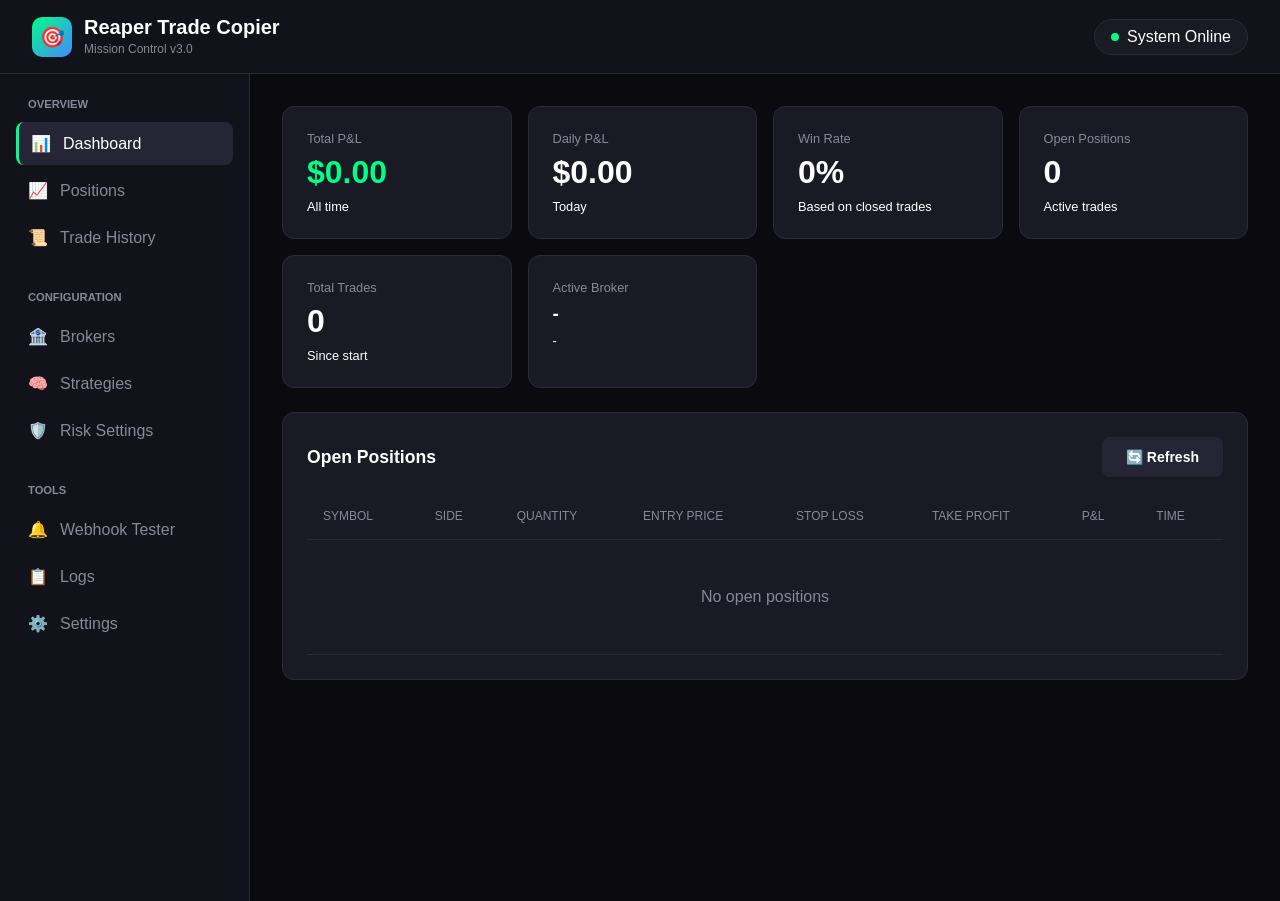
==== static/index.html @ c09dfdf8 "Initial commit" ====
<!DOCTYPE html>
<html lang="en">
<head>
    <meta charset="UTF-8">
    <meta name="viewport" content="width=device-width, initial-scale=1.0, maximum-scale=1.0, user-scalable=no">
    <meta name="apple-mobile-web-app-capable" content="yes">
    <meta name="apple-mobile-web-app-status-bar-style" content="black-translucent">
    <meta name="theme-color" content="#0a0a0f">
    <title>Reaper Trade Copier - Mission Control</title>
    <link rel="stylesheet" href="mobile.css">
    <style>
        * { margin: 0; padding: 0; box-sizing: border-box; }
        
        :root {
            --bg-primary: #0a0a0f;
            --bg-secondary: #12121a;
            --bg-card: #1a1a25;
            --bg-hover: #252535;
            --text-primary: #ffffff;
            --text-secondary: #888899;
            --accent-green: #00ff88;
            --accent-red: #ff4444;
            --accent-blue: #4488ff;
            --accent-yellow: #ffaa00;
            --border: #2a2a3a;
        }
        
        body {
            font-family: -apple-system, BlinkMacSystemFont, 'Segoe UI', Roboto, sans-serif;
            background: var(--bg-primary);
            color: var(--text-primary);
            min-height: 100vh;
        }
        
        /* Header */
        .header {
            background: var(--bg-secondary);
            border-bottom: 1px solid var(--border);
            padding: 1rem 2rem;
            display: flex;
            justify-content: space-between;
            align-items: center;
            position: sticky;
            top: 0;
            z-index: 100;
        }
        
        .logo {
            display: flex;
            align-items: center;
            gap: 12px;
        }
        
        .logo-icon {
            width: 40px;
            height: 40px;
            background: linear-gradient(135deg, var(--accent-green), var(--accent-blue));
            border-radius: 10px;
            display: flex;
            align-items: center;
            justify-content: center;
            font-size: 20px;
        }
        
        .logo-text h1 {
            font-size: 1.25rem;
            font-weight: 600;
        }
        
        .logo-text span {
            font-size: 0.75rem;
            color: var(--text-secondary);
        }
        
        .status-badge {
            display: flex;
            align-items: center;
            gap: 8px;
            padding: 8px 16px;
            background: var(--bg-card);
            border-radius: 20px;
            border: 1px solid var(--border);
        }
        
        .status-dot {
            width: 8px;
            height: 8px;
            border-radius: 50%;
            background: var(--accent-green);
            animation: pulse 2s infinite;
        }
        
        @keyframes pulse {
            0%, 100% { opacity: 1; }
            50% { opacity: 0.5; }
        }
        
        /* Layout */
        .container {
            display: grid;
            grid-template-columns: 250px 1fr;
            min-height: calc(100vh - 73px);
        }
        
        /* Sidebar */
        .sidebar {
            background: var(--bg-secondary);
            border-right: 1px solid var(--border);
            padding: 1.5rem 1rem;
        }
        
        .nav-section {
            margin-bottom: 2rem;
        }
        
        .nav-section h3 {
            font-size: 0.7rem;
            text-transform: uppercase;
            color: var(--text-secondary);
            margin-bottom: 0.75rem;
            padding-left: 0.75rem;
        }
        
        .nav-item {
            display: flex;
            align-items: center;
            gap: 12px;
            padding: 0.75rem;
            border-radius: 8px;
            cursor: pointer;
            transition: all 0.2s;
            color: var(--text-secondary);
            margin-bottom: 4px;
        }
        
        .nav-item:hover, .nav-item.active {
            background: var(--bg-hover);
            color: var(--text-primary);
        }
        
        .nav-item.active {
            border-left: 3px solid var(--accent-green);
        }
        
        /* Main Content */
        .main {
            padding: 2rem;
            overflow-y: auto;
        }
        
        .page {
            display: none;
        }
        
        .page.active {
            display: block;
        }
        
        /* Cards */
        .card {
            background: var(--bg-card);
            border: 1px solid var(--border);
            border-radius: 12px;
            padding: 1.5rem;
            margin-bottom: 1.5rem;
        }
        
        .card-header {
            display: flex;
            justify-content: space-between;
            align-items: center;
            margin-bottom: 1rem;
        }
        
        .card-title {
            font-size: 1.1rem;
            font-weight: 600;
        }
        
        /* Stats Grid */
        .stats-grid {
            display: grid;
            grid-template-columns: repeat(auto-fit, minmax(200px, 1fr));
            gap: 1rem;
            margin-bottom: 1.5rem;
        }
        
        .stat-card {
            background: var(--bg-card);
            border: 1px solid var(--border);
            border-radius: 12px;
            padding: 1.5rem;
        }
        
        .stat-label {
            font-size: 0.8rem;
            color: var(--text-secondary);
            margin-bottom: 0.5rem;
        }
        
        .stat-value {
            font-size: 2rem;
            font-weight: 700;
        }
        
        .stat-value.positive { color: var(--accent-green); }
        .stat-value.negative { color: var(--accent-red); }
        
        .stat-change {
            font-size: 0.8rem;
            margin-top: 0.5rem;
        }
        
        /* Tables */
        .table-container {
            overflow-x: auto;
        }
        
        table {
            width: 100%;
            border-collapse: collapse;
        }
        
        th, td {
            padding: 1rem;
            text-align: left;
            border-bottom: 1px solid var(--border);
        }
        
        th {
            font-size: 0.75rem;
            text-transform: uppercase;
            color: var(--text-secondary);
            font-weight: 500;
        }
        
        tr:hover {
            background: var(--bg-hover);
        }
        
        .badge {
            padding: 4px 12px;
            border-radius: 12px;
            font-size: 0.75rem;
            font-weight: 600;
        }
        
        .badge-long {
            background: rgba(0, 255, 136, 0.15);
            color: var(--accent-green);
        }
        
        .badge-short {
            background: rgba(255, 68, 68, 0.15);
            color: var(--accent-red);
        }
        
        /* Forms */
        .form-group {
            margin-bottom: 1.25rem;
        }
        
        label {
            display: block;
            font-size: 0.875rem;
            margin-bottom: 0.5rem;
            color: var(--text-secondary);
        }
        
        input, select, textarea {
            width: 100%;
            padding: 0.75rem 1rem;
            background: var(--bg-secondary);
            border: 1px solid var(--border);
            border-radius: 8px;
            color: var(--text-primary);
            font-size: 0.875rem;
            transition: border-color 0.2s;
        }
        
        input:focus, select:focus, textarea:focus {
            outline: none;
            border-color: var(--accent-blue);
        }
        
        .form-row {
            display: grid;
            grid-template-columns: 1fr 1fr;
            gap: 1rem;
        }
        
        /* Buttons */
        .btn {
            padding: 0.75rem 1.5rem;
            border-radius: 8px;
            border: none;
            font-size: 0.875rem;
            font-weight: 600;
            cursor: pointer;
            transition: all 0.2s;
            display: inline-flex;
            align-items: center;
            gap: 8px;
        }
        
        .btn-primary {
            background: var(--accent-blue);
            color: white;
        }
        
        .btn-primary:hover {
            background: #3377ee;
        }
        
        .btn-success {
            background: var(--accent-green);
            color: #000;
        }
        
        .btn-danger {
            background: var(--accent-red);
            color: white;
        }
        
        .btn-secondary {
            background: var(--bg-hover);
            color: var(--text-primary);
        }
        
        /* Broker Cards */
        .broker-grid {
            display: grid;
            grid-template-columns: repeat(auto-fit, minmax(300px, 1fr));
            gap: 1rem;
        }
        
        .broker-card {
            background: var(--bg-card);
            border: 1px solid var(--border);
            border-radius: 12px;
            padding: 1.5rem;
            position: relative;
        }
        
        .broker-card.active {
            border-color: var(--accent-green);
            box-shadow: 0 0 20px rgba(0, 255, 136, 0.1);
        }
        
        .broker-header {
            display: flex;
            justify-content: space-between;
            align-items: center;
            margin-bottom: 1rem;
        }
        
        .broker-name {
            font-size: 1.1rem;
            font-weight: 600;
        }
        
        .broker-status {
            font-size: 0.75rem;
            padding: 4px 12px;
            border-radius: 12px;
            background: var(--bg-hover);
        }
        
        .broker-status.connected {
            background: rgba(0, 255, 136, 0.15);
            color: var(--accent-green);
        }
        
        /* Toggle Switch */
        .toggle {
            display: flex;
            align-items: center;
            gap: 12px;
        }
        
        .switch {
            position: relative;
            width: 50px;
            height: 26px;
        }
        
        .switch input {
            opacity: 0;
            width: 0;
            height: 0;
        }
        
        .slider {
            position: absolute;
            cursor: pointer;
            top: 0;
            left: 0;
            right: 0;
            bottom: 0;
            background: var(--bg-hover);
            transition: 0.3s;
            border-radius: 26px;
        }
        
        .slider:before {
            position: absolute;
            content: "";
            height: 20px;
            width: 20px;
            left: 3px;
            bottom: 3px;
            background: white;
            transition: 0.3s;
            border-radius: 50%;
        }
        
        input:checked + .slider {
            background: var(--accent-green);
        }
        
        input:checked + .slider:before {
            transform: translateX(24px);
        }
        
        /* Webhook Tester */
        .webhook-tester {
            background: var(--bg-secondary);
            border-radius: 12px;
            padding: 1.5rem;
        }
        
        .json-editor {
            font-family: 'Monaco', 'Menlo', monospace;
            background: #0d0d15;
            border: 1px solid var(--border);
            border-radius: 8px;
            padding: 1rem;
            min-height: 200px;
            color: var(--accent-green);
            font-size: 0.875rem;
            resize: vertical;
        }
        
        .response-box {
            background: #0d0d15;
            border: 1px solid var(--border);
            border-radius: 8px;
            padding: 1rem;
            margin-top: 1rem;
            min-height: 100px;
            font-family: monospace;
            font-size: 0.875rem;
        }
        
        /* Tabs */
        .tabs {
            display: flex;
            gap: 0.5rem;
            margin-bottom: 1.5rem;
            border-bottom: 1px solid var(--border);
        }
        
        .tab {
            padding: 0.75rem 1.5rem;
            cursor: pointer;
            border-bottom: 2px solid transparent;
            color: var(--text-secondary);
            transition: all 0.2s;
        }
        
        .tab:hover, .tab.active {
            color: var(--text-primary);
            border-bottom-color: var(--accent-blue);
        }
        
        /* Alert */
        .alert {
            padding: 1rem 1.5rem;
            border-radius: 8px;
            margin-bottom: 1rem;
            display: flex;
            align-items: center;
            gap: 12px;
        }
        
        .alert-info {
            background: rgba(68, 136, 255, 0.1);
            border: 1px solid var(--accent-blue);
            color: var(--accent-blue);
        }
        
        /* Empty State */
        .empty-state {
            text-align: center;
            padding: 3rem;
            color: var(--text-secondary);
        }
        
        .empty-state-icon {
            font-size: 3rem;
            margin-bottom: 1rem;
        }
    </style>
</head>
<body>
    <div class="header">
        <div class="logo">
            <div class="logo-icon">🎯</div>
            <div class="logo-text">
                <h1>Reaper Trade Copier</h1>
                <span>Mission Control v3.0</span>
            </div>
        </div>
        <div class="status-badge">
            <div class="status-dot"></div>
            <span id="connection-status">System Online</span>
        </div>
    </div>
    
    <div class="container">
        <aside class="sidebar">
            <div class="nav-section">
                <h3>Overview</h3>
                <div class="nav-item active" onclick="showPage('dashboard')">
                    <span>📊</span> Dashboard
                </div>
                <div class="nav-item" onclick="showPage('positions')">
                    <span>📈</span> Positions
                </div>
                <div class="nav-item" onclick="showPage('history')">
                    <span>📜</span> Trade History
                </div>
            </div>
            
            <div class="nav-section">
                <h3>Configuration</h3>
                <div class="nav-item" onclick="showPage('brokers')">
                    <span>🏦</span> Brokers
                </div>
                <div class="nav-item" onclick="showPage('strategies')">
                    <span>🧠</span> Strategies
                </div>
                <div class="nav-item" onclick="showPage('risk')">
                    <span>🛡️</span> Risk Settings
                </div>
            </div>
            
            <div class="nav-section">
                <h3>Tools</h3>
                <div class="nav-item" onclick="showPage('webhook')">
                    <span>🔔</span> Webhook Tester
                </div>
                <div class="nav-item" onclick="showPage('logs')">
                    <span>📋</span> Logs
                </div>
                <div class="nav-item" onclick="showPage('settings')">
                    <span>⚙️</span> Settings
                </div>
            </div>
        </aside>
        
        <main class="main">
            <!-- Dashboard Page -->
            <div id="dashboard" class="page active">
                <div class="stats-grid">
                    <div class="stat-card">
                        <div class="stat-label">Total P&L</div>
                        <div class="stat-value positive" id="total-pnl">$0.00</div>
                        <div class="stat-change">All time</div>
                    </div>
                    <div class="stat-card">
                        <div class="stat-label">Daily P&L</div>
                        <div class="stat-value" id="daily-pnl">$0.00</div>
                        <div class="stat-change">Today</div>
                    </div>
                    <div class="stat-card">
                        <div class="stat-label">Win Rate</div>
                        <div class="stat-value" id="win-rate">0%</div>
                        <div class="stat-change">Based on closed trades</div>
                    </div>
                    <div class="stat-card">
                        <div class="stat-label">Open Positions</div>
                        <div class="stat-value" id="open-count">0</div>
                        <div class="stat-change">Active trades</div>
                    </div>
                    <div class="stat-card">
                        <div class="stat-label">Total Trades</div>
                        <div class="stat-value" id="total-trades">0</div>
                        <div class="stat-change">Since start</div>
                    </div>
                    <div class="stat-card">
                        <div class="stat-label">Active Broker</div>
                        <div class="stat-value" id="active-broker" style="font-size: 1.2rem;">-</div>
                        <div class="stat-change" id="broker-mode">-</div>
                    </div>
                </div>
                
                <div class="card">
                    <div class="card-header">
                        <span class="card-title">Open Positions</span>
                        <button class="btn btn-secondary" onclick="refreshData()">🔄 Refresh</button>
                    </div>
                    <div class="table-container">
                        <table id="positions-table">
                            <thead>
                                <tr>
                                    <th>Symbol</th>
                                    <th>Side</th>
                                    <th>Quantity</th>
                                    <th>Entry Price</th>
                                    <th>Stop Loss</th>
                                    <th>Take Profit</th>
                                    <th>P&L</th>
                                    <th>Time</th>
                                </tr>
                            </thead>
                            <tbody>
                                <tr><td colspan="8" class="empty-state">No open positions</td></tr>
                            </tbody>
                        </table>
                    </div>
                </div>
            </div>
            
            <!-- Positions Page -->
            <div id="positions" class="page">
                <div class="card">
                    <div class="card-header">
                        <span class="card-title">All Positions</span>
                        <div>
                            <button class="btn btn-danger" onclick="closeAllPositions()">Close All</button>
                            <button class="btn btn-secondary" onclick="refreshData()">Refresh</button>
                        </div>
                    </div>
                    <div class="table-container">
                        <table id="all-positions-table">
                            <thead>
                                <tr>
                                    <th>ID</th>
                                    <th>Symbol</th>
                                    <th>Side</th>
                                    <th>Qty</th>
                                    <th>Entry</th>
                                    <th>Current</th>
                                    <th>Stop</th>
                                    <th>Target</th>
                                    <th>P&L</th>
                                    <th>Actions</th>
                                </tr>
                            </thead>
                            <tbody></tbody>
                        </table>
                    </div>
                </div>
            </div>
            
            <!-- History Page -->
            <div id="history" class="page">
                <div class="card">
                    <div class="card-header">
                        <span class="card-title">Trade History</span>
                        <button class="btn btn-secondary" onclick="exportHistory()">📥 Export CSV</button>
                    </div>
                    <div class="table-container">
                        <table id="history-table">
                            <thead>
                                <tr>
                                    <th>Date</th>
                                    <th>Symbol</th>
                                    <th>Side</th>
                                    <th>Qty</th>
                                    <th>Entry</th>
                                    <th>Exit</th>
                                    <th>P&L</th>
                                    <th>Strategy</th>
                                    <th>Broker</th>
                                </tr>
                            </thead>
                            <tbody></tbody>
                        </table>
                    </div>
                </div>
            </div>
            
            <!-- Brokers Page -->
            <div id="brokers" class="page">
                <div class="alert alert-info">
                    <span>ℹ️</span>
                    Configure your brokers here. Only one broker can be active at a time.
                </div>
                
                <div class="broker-grid" id="broker-grid">
                    <!-- Broker cards will be populated by JS -->
                </div>
            </div>
            
            <!-- Strategies Page -->
            <div id="strategies" class="page">
                <div class="card">
                    <div class="card-header">
                        <span class="card-title">Strategy Configuration</span>
                        <button class="btn btn-primary" onclick="addStrategy()">+ Add Strategy</button>
                    </div>
                    <div id="strategies-list">
                        <!-- Strategies populated by JS -->
                    </div>
                </div>
            </div>
            
            <!-- Risk Settings Page -->
            <div id="risk" class="page">
                <div class="card">
                    <div class="card-header">
                        <span class="card-title">Risk Management</span>
                        <button class="btn btn-primary" onclick="saveRiskSettings()">💾 Save</button>
                    </div>
                    
                    <div class="form-row">
                        <div class="form-group">
                            <label>Position Sizing Mode</label>
                            <select id="sizing-mode">
                                <option value="fixed">Fixed Quantity</option>
                                <option value="risk">Risk-Based (Recommended)</option>
                                <option value="percent">Percent of Account</option>
                                <option value="kelly">Kelly Criterion</option>
                            </select>
                        </div>
                        <div class="form-group">
                            <label>Risk Per Trade (%)</label>
                            <input type="number" id="risk-per-trade" value="2" min="0.1" max="10" step="0.1">
                        </div>
                    </div>
                    
                    <div class="form-row">
                        <div class="form-group">
                            <label>Max Positions</label>
                            <input type="number" id="max-positions" value="5" min="1" max="20">
                        </div>
                        <div class="form-group">
                            <label>Max Daily Loss (%)</label>
                            <input type="number" id="max-daily-loss" value="5" min="1" max="20" step="0.5">
                        </div>
                    </div>
                    
                    <div class="form-row">
                        <div class="form-group">
                            <label>Min Risk:Reward Ratio</label>
                            <input type="number" id="min-rr" value="1.5" min="1" max="5" step="0.1">
                        </div>
                        <div class="form-group">
                            <label>Max Trades Per Hour</label>
                            <input type="number" id="max-trades-hour" value="10" min="1" max="50">
                        </div>
                    </div>
                    
                    <div class="form-row">
                        <div class="form-group">
                            <label>Trade Cooldown (minutes)</label>
                            <input type="number" id="cooldown" value="0" min="0" max="60">
                        </div>
                        <div class="form-group">
                            <label>Fixed Quantity (if using fixed mode)</label>
                            <input type="number" id="fixed-qty" value="1" min="1">
                        </div>
                    </div>
                    
                    <div class="toggle" style="margin-top: 1rem;">
                        <label class="switch">
                            <input type="checkbox" id="use-bracket" checked>
                            <span class="slider"></span>
                        </label>
                        <span>Use Bracket Orders (Entry + Stop + Target)</span>
                    </div>
                </div>
            </div>
            
            <!-- Webhook Tester Page -->
            <div id="webhook" class="page">
                <div class="card">
                    <div class="card-header">
                        <span class="card-title">Webhook Tester</span>
                        <div>
                            <button class="btn btn-secondary" onclick="loadExample()">Load Example</button>
                            <button class="btn btn-primary" onclick="sendWebhook()">Send Test</button>
                        </div>
                    </div>
                    
                    <div class="webhook-tester">
                        <div class="form-group">
                            <label>Webhook URL</label>
                            <input type="text" id="webhook-url" value="http://localhost:5000/webhook" readonly>
                        </div>
                        
                        <div class="form-group">
                            <label>JSON Payload</label>
                            <textarea class="json-editor" id="webhook-payload">{
  "secret": "your-webhook-secret",
  "symbol": "MNQ",
  "side": "LONG",
  "price": 24368.00,
  "stop_loss": 24200.00,
  "take_profit": 24500.00,
  "strategy": "LuxMACD"
}</textarea>
                        </div>
                        
                        <div class="response-box" id="webhook-response">
                            // Response will appear here...
                        </div>
                    </div>
                </div>
            </div>
            
            <!-- Logs Page -->
            <div id="logs" class="page">
                <div class="card">
                    <div class="card-header">
                        <span class="card-title">System Logs</span>
                        <button class="btn btn-secondary" onclick="refreshLogs()">🔄 Refresh</button>
                    </div>
                    <div class="response-box" id="logs-content" style="min-height: 400px; max-height: 600px; overflow-y: auto;">
                        // Logs will appear here...
                    </div>
                </div>
            </div>
            
            <!-- Settings Page -->
            <div id="settings" class="page">
                <div class="card">
                    <div class="card-header">
                        <span class="card-title">General Settings</span>
                        <button class="btn btn-primary" onclick="saveSettings()">💾 Save</button>
                    </div>
                    
                    <div class="form-group">
                        <label>Webhook Secret Key</label>
                        <input type="password" id="webhook-secret" value="">
                        <small style="color: var(--text-secondary);">Used to verify TradingView webhooks</small>
                    </div>
                    
                    <div class="form-group">
                        <label>Account Size ($)</label>
                        <input type="number" id="account-size" value="10000">
                    </div>
                    
                    <div class="form-group">
                        <label>Server Port</label>
                        <input type="number" id="server-port" value="5000">
                    </div>
                </div>
                
                <div class="card">
                    <div class="card-header">
                        <span class="card-title">Notifications</span>
                    </div>
                    
                    <div class="form-group">
                        <label>Discord Webhook URL</label>
                        <input type="text" id="discord-webhook" placeholder="https://discord.com/api/webhooks/...">
                    </div>
                    
                    <div class="form-row">
                        <div class="form-group">
                            <label>Telegram Bot Token</label>
                            <input type="text" id="telegram-token" placeholder="123456:ABC-DEF...">
                        </div>
                        <div class="form-group">
                            <label>Telegram Chat ID</label>
                            <input type="text" id="telegram-chat" placeholder="@channelname or ID">
                        </div>
                    </div>
                </div>
            </div>
        </main>
    </div>
    
    <script>
        // Page navigation
        function showPage(pageId) {
            document.querySelectorAll('.page').forEach(p => p.classList.remove('active'));
            document.querySelectorAll('.nav-item').forEach(n => n.classList.remove('active'));
            document.getElementById(pageId).classList.add('active');
            event.target.closest('.nav-item').classList.add('active');
            
            // Load data for specific pages
            if (pageId === 'dashboard' || pageId === 'positions') refreshData();
            if (pageId === 'brokers') loadBrokers();
            if (pageId === 'logs') refreshLogs();
        }
        
        // Fetch status from API
        async function refreshData() {
            try {
                const res = await fetch('/status');
                const data = await res.json();
                
                // Update stats
                document.getElementById('total-pnl').textContent = '$' + data.stats.total_pnl.toFixed(2);
                document.getElementById('daily-pnl').textContent = '$' + data.stats.daily_pnl.toFixed(2);
                document.getElementById('win-rate').textContent = (data.stats.win_rate * 100).toFixed(1) + '%';
                document.getElementById('open-count').textContent = data.stats.open_positions;
                document.getElementById('total-trades').textContent = data.stats.total_trades;
                document.getElementById('active-broker').textContent = data.active_broker || '-';
                
                // Update positions table
                updatePositionsTable(data.positions);
                
            } catch (e) {
                console.error('Failed to refresh:', e);
            }
        }
        
        function updatePositionsTable(positions) {
            const tbody = document.querySelector('#positions-table tbody');
            const keys = Object.keys(positions);
            
            if (keys.length === 0) {
                tbody.innerHTML = '<tr><td colspan="8" class="empty-state">No open positions</td></tr>';
                return;
            }
            
            tbody.innerHTML = keys.map(key => {
                const p = positions[key];
                const pnlClass = p.pnl >= 0 ? 'positive' : 'negative';
                return `
                    <tr>
                        <td>${p.symbol}</td>
                        <td><span class="badge badge-${p.side.toLowerCase()}">${p.side}</span></td>
                        <td>${p.quantity}</td>
                        <td>$${p.entry_price.toFixed(2)}</td>
                        <td>$${p.stop_loss ? p.stop_loss.toFixed(2) : '-'}</td>
                        <td>$${p.take_profit ? p.take_profit.toFixed(2) : '-'}</td>
                        <td class="${pnlClass}">$${p.pnl.toFixed(2)}</td>
                        <td>${new Date(p.timestamp).toLocaleTimeString()}</td>
                    </tr>
                `;
            }).join('');
        }
        
        // Load broker cards
        async function loadBrokers() {
            try {
                const res = await fetch('/brokers');
                const data = await res.json();
                
                const grid = document.getElementById('broker-grid');
                grid.innerHTML = data.registered.map(broker => {
                    const isActive = data.active === broker;
                    const isConfigured = data.configured.includes(broker);
                    
                    return `
                        <div class="broker-card ${isActive ? 'active' : ''}">
                            <div class="broker-header">
                                <span class="broker-name">${broker.charAt(0).toUpperCase() + broker.slice(1)}</span>
                                <span class="broker-status ${isConfigured ? 'connected' : ''}">
                                    ${isConfigured ? '● Connected' : '○ Not Configured'}
                                </span>
                            </div>
                            <p style="color: var(--text-secondary); margin-bottom: 1rem;">
                                ${getBrokerDescription(broker)}
                            </p>
                            <div style="display: flex; gap: 8px;">
                                <button class="btn ${isActive ? 'btn-success' : 'btn-secondary'}" 
                                        onclick="setActiveBroker('${broker}')"
                                        ${!isConfigured ? 'disabled' : ''}>
                                    ${isActive ? '✓ Active' : 'Activate'}
                                </button>
                                <button class="btn btn-secondary" onclick="configureBroker('${broker}')">
                                    Configure
                                </button>
                            </div>
                        </div>
                    `;
                }).join('');
            } catch (e) {
                console.error('Failed to load brokers:', e);
            }
        }
        
        function getBrokerDescription(broker) {
            const descs = {
                'tradovate': 'Futures broker with simple username/password auth. Lower commissions.',
                'tradestation': 'Advanced futures broker with OAuth2. More features.'
            };
            return descs[broker] || 'Custom broker configuration';
        }
        
        // Webhook tester
        function loadExample() {
            document.getElementById('webhook-payload').value = JSON.stringify({
                secret: "your-webhook-secret",
                symbol: "MNQ",
                side: "LONG",
                price: 24368.00,
                stop_loss: 24200.00,
                take_profit: 24500.00,
                strategy: "LuxMACD"
            }, null, 2);
        }
        
        async function sendWebhook() {
            try {
                const payload = document.getElementById('webhook-payload').value;
                const res = await fetch('/webhook', {
                    method: 'POST',
                    headers: { 'Content-Type': 'application/json' },
                    body: payload
                });
                const data = await res.json();
                document.getElementById('webhook-response').textContent = JSON.stringify(data, null, 2);
            } catch (e) {
                document.getElementById('webhook-response').textContent = 'Error: ' + e.message;
            }
        }
        
        // Logs
        async function refreshLogs() {
            // In a real implementation, this would fetch from an API endpoint
            document.getElementById('logs-content').textContent = 
                new Date().toISOString() + ' - Logs would appear here...\\n' +
                'To implement: Add /logs endpoint to server that reads trades.log';
        }
        
        // Auto-refresh dashboard
        setInterval(() => {
            if (document.getElementById('dashboard').classList.contains('active')) {
                refreshData();
            }
        }, 5000);
        
        // Initial load
        refreshData();
    </script>
</body>
</html>
---- static/mobile.css ----
/* Mobile Optimizations for Reaper Trade Copier */

@media (max-width: 768px) {
    /* Header */
    .header {
        padding: 0.75rem 1rem;
    }
    
    .logo-text h1 {
        font-size: 1rem;
    }
    
    .logo-text span {
        display: none;
    }
    
    .status-badge span {
        display: none;
    }
    
    /* Layout - Stack sidebar on mobile */
    .container {
        grid-template-columns: 1fr;
        grid-template-rows: auto 1fr;
    }
    
    /* Mobile Navigation - Bottom bar */
    .sidebar {
        position: fixed;
        bottom: 0;
        left: 0;
        right: 0;
        padding: 0.5rem;
        background: var(--bg-secondary);
        border-top: 1px solid var(--border);
        border-right: none;
        z-index: 100;
        display: flex;
        overflow-x: auto;
        -webkit-overflow-scrolling: touch;
    }
    
    .nav-section {
        display: flex;
        margin: 0;
        gap: 0.5rem;
    }
    
    .nav-section h3 {
        display: none;
    }
    
    .nav-item {
        flex-direction: column;
        padding: 0.5rem;
        font-size: 0.7rem;
        min-width: 60px;
        text-align: center;
        border-left: none;
        border-bottom: 3px solid transparent;
    }
    
    .nav-item.active {
        border-left: none;
        border-bottom-color: var(--accent-green);
    }
    
    .nav-item span {
        font-size: 1.25rem;
    }
    
    /* Main content - Add bottom padding for nav */
    .main {
        padding: 1rem;
        padding-bottom: 80px;
    }
    
    /* Stats - 2 columns on mobile */
    .stats-grid {
        grid-template-columns: 1fr 1fr;
        gap: 0.75rem;
    }
    
    .stat-card {
        padding: 1rem;
    }
    
    .stat-value {
        font-size: 1.5rem;
    }
    
    /* Tables - Horizontal scroll */
    .table-container {
        overflow-x: auto;
        -webkit-overflow-scrolling: touch;
    }
    
    table {
        font-size: 0.875rem;
    }
    
    th, td {
        padding: 0.75rem 0.5rem;
        white-space: nowrap;
    }
    
    /* Forms - Full width inputs */
    .form-row {
        grid-template-columns: 1fr;
    }
    
    /* Cards */
    .card {
        padding: 1rem;
        margin-bottom: 1rem;
    }
    
    .card-header {
        flex-direction: column;
        gap: 0.75rem;
        align-items: flex-start;
    }
    
    /* Broker cards - Stack */
    .broker-grid {
        grid-template-columns: 1fr;
    }
    
    /* Buttons */
    .btn {
        width: 100%;
        justify-content: center;
    }
    
    /* Webhook tester */
    .json-editor {
        font-size: 0.75rem;
        min-height: 150px;
    }
}

/* Extra small screens */
@media (max-width: 380px) {
    .stats-grid {
        grid-template-columns: 1fr;
    }
    
    .stat-value {
        font-size: 1.75rem;
    }
}

/* Touch-friendly improvements */
@media (hover: none) {
    .nav-item, .btn, .tab {
        min-height: 44px;
    }
    
    input, select, textarea {
        font-size: 16px;
    }
}
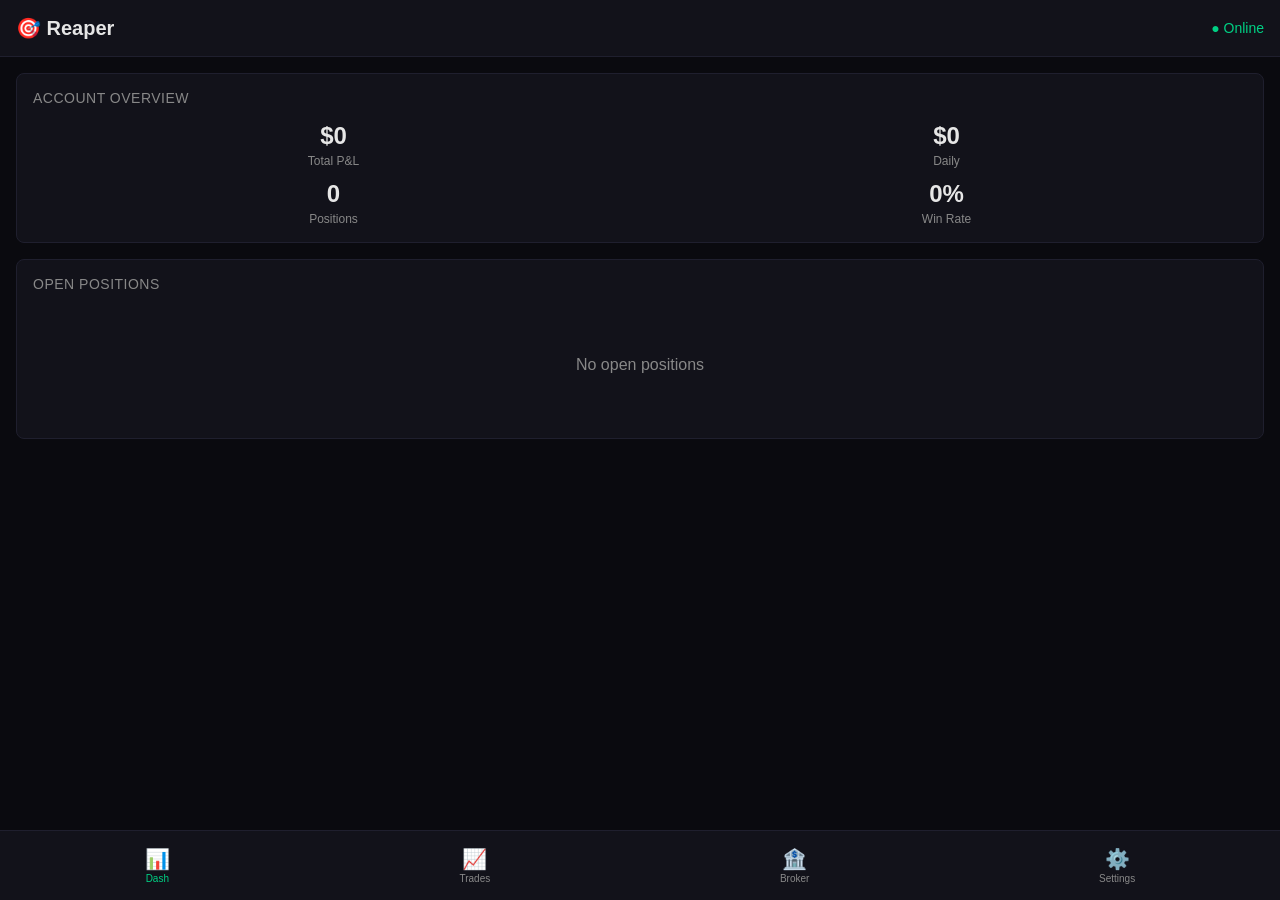
==== commit 0b5480c1: "Clean professional version - all features working" ====
--- a/static/index.html
+++ b/static/index.html
@@ -2,386 +2,170 @@
 <html lang="en">
 <head>
     <meta charset="UTF-8">
-    <meta name="viewport" content="width=device-width, initial-scale=1.0, maximum-scale=1.0, user-scalable=no">
-    <meta name="apple-mobile-web-app-capable" content="yes">
-    <meta name="apple-mobile-web-app-status-bar-style" content="black-translucent">
-    <meta name="theme-color" content="#0a0a0f">
-    <title>Reaper Trade Copier - Mission Control</title>
-    <link rel="stylesheet" href="mobile.css">
+    <meta name="viewport" content="width=device-width, initial-scale=1.0">
+    <title>Reaper Copier</title>
     <style>
         * { margin: 0; padding: 0; box-sizing: border-box; }
         
         :root {
-            --bg-primary: #0a0a0f;
-            --bg-secondary: #12121a;
-            --bg-card: #1a1a25;
-            --bg-hover: #252535;
-            --text-primary: #ffffff;
-            --text-secondary: #888899;
-            --accent-green: #00ff88;
-            --accent-red: #ff4444;
-            --accent-blue: #4488ff;
-            --accent-yellow: #ffaa00;
-            --border: #2a2a3a;
+            --bg: #0a0a0f;
+            --card: #12121a;
+            --border: #1f1f2e;
+            --text: #e6e6e6;
+            --text-dim: #888;
+            --green: #00d084;
+            --red: #ef4444;
+            --blue: #3b82f6;
         }
         
         body {
-            font-family: -apple-system, BlinkMacSystemFont, 'Segoe UI', Roboto, sans-serif;
-            background: var(--bg-primary);
-            color: var(--text-primary);
+            font-family: -apple-system, BlinkMacSystemFont, sans-serif;
+            background: var(--bg);
+            color: var(--text);
             min-height: 100vh;
         }
         
         /* Header */
         .header {
-            background: var(--bg-secondary);
+            background: var(--card);
             border-bottom: 1px solid var(--border);
-            padding: 1rem 2rem;
+            padding: 1rem;
             display: flex;
             justify-content: space-between;
             align-items: center;
-            position: sticky;
-            top: 0;
+        }
+        
+        .logo { font-size: 1.25rem; font-weight: 600; }
+        .status { font-size: 0.875rem; color: var(--green); }
+        
+        /* Mobile Nav */
+        .nav {
+            position: fixed;
+            bottom: 0;
+            left: 0;
+            right: 0;
+            background: var(--card);
+            border-top: 1px solid var(--border);
+            display: flex;
+            justify-content: space-around;
+            padding: 0.5rem 0;
             z-index: 100;
-        }
-        
-        .logo {
-            display: flex;
-            align-items: center;
-            gap: 12px;
-        }
-        
-        .logo-icon {
-            width: 40px;
-            height: 40px;
-            background: linear-gradient(135deg, var(--accent-green), var(--accent-blue));
-            border-radius: 10px;
-            display: flex;
-            align-items: center;
-            justify-content: center;
-            font-size: 20px;
-        }
-        
-        .logo-text h1 {
-            font-size: 1.25rem;
-            font-weight: 600;
-        }
-        
-        .logo-text span {
-            font-size: 0.75rem;
-            color: var(--text-secondary);
-        }
-        
-        .status-badge {
-            display: flex;
-            align-items: center;
-            gap: 8px;
-            padding: 8px 16px;
-            background: var(--bg-card);
-            border-radius: 20px;
-            border: 1px solid var(--border);
-        }
-        
-        .status-dot {
-            width: 8px;
-            height: 8px;
-            border-radius: 50%;
-            background: var(--accent-green);
-            animation: pulse 2s infinite;
-        }
-        
-        @keyframes pulse {
-            0%, 100% { opacity: 1; }
-            50% { opacity: 0.5; }
-        }
-        
-        /* Layout */
-        .container {
-            display: grid;
-            grid-template-columns: 250px 1fr;
-            min-height: calc(100vh - 73px);
-        }
-        
-        /* Sidebar */
-        .sidebar {
-            background: var(--bg-secondary);
-            border-right: 1px solid var(--border);
-            padding: 1.5rem 1rem;
-        }
-        
-        .nav-section {
-            margin-bottom: 2rem;
-        }
-        
-        .nav-section h3 {
-            font-size: 0.7rem;
-            text-transform: uppercase;
-            color: var(--text-secondary);
-            margin-bottom: 0.75rem;
-            padding-left: 0.75rem;
         }
         
         .nav-item {
             display: flex;
+            flex-direction: column;
             align-items: center;
-            gap: 12px;
-            padding: 0.75rem;
-            border-radius: 8px;
+            padding: 0.5rem;
+            color: var(--text-dim);
+            text-decoration: none;
+            font-size: 0.625rem;
+            border: none;
+            background: none;
             cursor: pointer;
-            transition: all 0.2s;
-            color: var(--text-secondary);
-            margin-bottom: 4px;
-        }
-        
-        .nav-item:hover, .nav-item.active {
-            background: var(--bg-hover);
-            color: var(--text-primary);
-        }
-        
-        .nav-item.active {
-            border-left: 3px solid var(--accent-green);
-        }
+        }
+        
+        .nav-item.active { color: var(--green); }
+        .nav-item span { font-size: 1.25rem; margin-bottom: 2px; }
         
         /* Main Content */
         .main {
-            padding: 2rem;
-            overflow-y: auto;
-        }
-        
-        .page {
-            display: none;
-        }
-        
-        .page.active {
-            display: block;
-        }
+            padding: 1rem;
+            padding-bottom: 80px;
+        }
+        
+        .page { display: none; }
+        .page.active { display: block; }
         
         /* Cards */
         .card {
-            background: var(--bg-card);
+            background: var(--card);
             border: 1px solid var(--border);
-            border-radius: 12px;
-            padding: 1.5rem;
-            margin-bottom: 1.5rem;
-        }
-        
-        .card-header {
-            display: flex;
-            justify-content: space-between;
-            align-items: center;
+            border-radius: 8px;
+            padding: 1rem;
             margin-bottom: 1rem;
         }
         
         .card-title {
-            font-size: 1.1rem;
-            font-weight: 600;
-        }
-        
-        /* Stats Grid */
+            font-size: 0.875rem;
+            color: var(--text-dim);
+            text-transform: uppercase;
+            letter-spacing: 0.5px;
+            margin-bottom: 1rem;
+        }
+        
+        /* Stats */
         .stats-grid {
             display: grid;
-            grid-template-columns: repeat(auto-fit, minmax(200px, 1fr));
-            gap: 1rem;
-            margin-bottom: 1.5rem;
-        }
-        
-        .stat-card {
-            background: var(--bg-card);
-            border: 1px solid var(--border);
-            border-radius: 12px;
-            padding: 1.5rem;
+            grid-template-columns: repeat(2, 1fr);
+            gap: 0.75rem;
+        }
+        
+        .stat {
+            text-align: center;
+        }
+        
+        .stat-value {
+            font-size: 1.5rem;
+            font-weight: 700;
         }
         
         .stat-label {
-            font-size: 0.8rem;
-            color: var(--text-secondary);
-            margin-bottom: 0.5rem;
-        }
-        
-        .stat-value {
-            font-size: 2rem;
-            font-weight: 700;
-        }
-        
-        .stat-value.positive { color: var(--accent-green); }
-        .stat-value.negative { color: var(--accent-red); }
-        
-        .stat-change {
-            font-size: 0.8rem;
-            margin-top: 0.5rem;
-        }
-        
-        /* Tables */
-        .table-container {
-            overflow-x: auto;
-        }
-        
-        table {
-            width: 100%;
-            border-collapse: collapse;
-        }
-        
-        th, td {
-            padding: 1rem;
-            text-align: left;
-            border-bottom: 1px solid var(--border);
-        }
-        
-        th {
             font-size: 0.75rem;
-            text-transform: uppercase;
-            color: var(--text-secondary);
-            font-weight: 500;
-        }
-        
-        tr:hover {
-            background: var(--bg-hover);
-        }
-        
-        .badge {
-            padding: 4px 12px;
-            border-radius: 12px;
-            font-size: 0.75rem;
-            font-weight: 600;
-        }
-        
-        .badge-long {
-            background: rgba(0, 255, 136, 0.15);
-            color: var(--accent-green);
-        }
-        
-        .badge-short {
-            background: rgba(255, 68, 68, 0.15);
-            color: var(--accent-red);
+            color: var(--text-dim);
+            margin-top: 0.25rem;
         }
         
         /* Forms */
         .form-group {
-            margin-bottom: 1.25rem;
+            margin-bottom: 1rem;
         }
         
         label {
             display: block;
             font-size: 0.875rem;
             margin-bottom: 0.5rem;
-            color: var(--text-secondary);
-        }
-        
-        input, select, textarea {
+            color: var(--text-dim);
+        }
+        
+        input, select {
             width: 100%;
-            padding: 0.75rem 1rem;
-            background: var(--bg-secondary);
+            padding: 0.75rem;
+            background: var(--bg);
             border: 1px solid var(--border);
-            border-radius: 8px;
-            color: var(--text-primary);
-            font-size: 0.875rem;
-            transition: border-color 0.2s;
-        }
-        
-        input:focus, select:focus, textarea:focus {
-            outline: none;
-            border-color: var(--accent-blue);
-        }
-        
-        .form-row {
-            display: grid;
-            grid-template-columns: 1fr 1fr;
-            gap: 1rem;
+            border-radius: 6px;
+            color: var(--text);
+            font-size: 1rem;
         }
         
         /* Buttons */
         .btn {
-            padding: 0.75rem 1.5rem;
-            border-radius: 8px;
+            width: 100%;
+            padding: 0.875rem;
+            background: var(--blue);
+            color: white;
             border: none;
-            font-size: 0.875rem;
+            border-radius: 6px;
+            font-size: 1rem;
             font-weight: 600;
             cursor: pointer;
-            transition: all 0.2s;
-            display: inline-flex;
-            align-items: center;
-            gap: 8px;
-        }
-        
-        .btn-primary {
-            background: var(--accent-blue);
-            color: white;
-        }
-        
-        .btn-primary:hover {
-            background: #3377ee;
-        }
-        
-        .btn-success {
-            background: var(--accent-green);
-            color: #000;
-        }
-        
-        .btn-danger {
-            background: var(--accent-red);
-            color: white;
-        }
-        
-        .btn-secondary {
-            background: var(--bg-hover);
-            color: var(--text-primary);
-        }
-        
-        /* Broker Cards */
-        .broker-grid {
-            display: grid;
-            grid-template-columns: repeat(auto-fit, minmax(300px, 1fr));
-            gap: 1rem;
-        }
-        
-        .broker-card {
-            background: var(--bg-card);
-            border: 1px solid var(--border);
-            border-radius: 12px;
-            padding: 1.5rem;
-            position: relative;
-        }
-        
-        .broker-card.active {
-            border-color: var(--accent-green);
-            box-shadow: 0 0 20px rgba(0, 255, 136, 0.1);
-        }
-        
-        .broker-header {
-            display: flex;
-            justify-content: space-between;
-            align-items: center;
-            margin-bottom: 1rem;
-        }
-        
-        .broker-name {
-            font-size: 1.1rem;
-            font-weight: 600;
-        }
-        
-        .broker-status {
-            font-size: 0.75rem;
-            padding: 4px 12px;
-            border-radius: 12px;
-            background: var(--bg-hover);
-        }
-        
-        .broker-status.connected {
-            background: rgba(0, 255, 136, 0.15);
-            color: var(--accent-green);
-        }
-        
-        /* Toggle Switch */
+        }
+        
+        .btn-success { background: var(--green); color: black; }
+        .btn:disabled { opacity: 0.5; cursor: not-allowed; }
+        
+        /* Toggle */
         .toggle {
             display: flex;
             align-items: center;
-            gap: 12px;
+            gap: 0.75rem;
+            margin: 1rem 0;
         }
         
         .switch {
             position: relative;
-            width: 50px;
-            height: 26px;
+            width: 48px;
+            height: 24px;
         }
         
         .switch input {
@@ -393,643 +177,279 @@
         .slider {
             position: absolute;
             cursor: pointer;
-            top: 0;
-            left: 0;
-            right: 0;
-            bottom: 0;
-            background: var(--bg-hover);
+            top: 0; left: 0; right: 0; bottom: 0;
+            background: var(--border);
+            border-radius: 24px;
             transition: 0.3s;
-            border-radius: 26px;
         }
         
         .slider:before {
             position: absolute;
             content: "";
-            height: 20px;
-            width: 20px;
+            height: 18px;
+            width: 18px;
             left: 3px;
             bottom: 3px;
             background: white;
+            border-radius: 50%;
             transition: 0.3s;
-            border-radius: 50%;
-        }
-        
-        input:checked + .slider {
-            background: var(--accent-green);
-        }
-        
-        input:checked + .slider:before {
-            transform: translateX(24px);
-        }
-        
-        /* Webhook Tester */
-        .webhook-tester {
-            background: var(--bg-secondary);
-            border-radius: 12px;
-            padding: 1.5rem;
-        }
-        
-        .json-editor {
-            font-family: 'Monaco', 'Menlo', monospace;
-            background: #0d0d15;
-            border: 1px solid var(--border);
-            border-radius: 8px;
-            padding: 1rem;
-            min-height: 200px;
-            color: var(--accent-green);
+        }
+        
+        input:checked + .slider { background: var(--green); }
+        input:checked + .slider:before { transform: translateX(24px); }
+        
+        /* Tables */
+        table {
+            width: 100%;
             font-size: 0.875rem;
-            resize: vertical;
-        }
-        
-        .response-box {
-            background: #0d0d15;
-            border: 1px solid var(--border);
-            border-radius: 8px;
-            padding: 1rem;
-            margin-top: 1rem;
-            min-height: 100px;
-            font-family: monospace;
-            font-size: 0.875rem;
-        }
-        
-        /* Tabs */
-        .tabs {
-            display: flex;
-            gap: 0.5rem;
-            margin-bottom: 1.5rem;
+            border-collapse: collapse;
+        }
+        
+        th {
+            text-align: left;
+            padding: 0.75rem 0.5rem;
+            color: var(--text-dim);
+            font-weight: 500;
             border-bottom: 1px solid var(--border);
         }
         
-        .tab {
-            padding: 0.75rem 1.5rem;
-            cursor: pointer;
-            border-bottom: 2px solid transparent;
-            color: var(--text-secondary);
-            transition: all 0.2s;
-        }
-        
-        .tab:hover, .tab.active {
-            color: var(--text-primary);
-            border-bottom-color: var(--accent-blue);
-        }
-        
-        /* Alert */
-        .alert {
-            padding: 1rem 1.5rem;
-            border-radius: 8px;
-            margin-bottom: 1rem;
-            display: flex;
-            align-items: center;
-            gap: 12px;
-        }
-        
-        .alert-info {
-            background: rgba(68, 136, 255, 0.1);
-            border: 1px solid var(--accent-blue);
-            color: var(--accent-blue);
-        }
-        
-        /* Empty State */
-        .empty-state {
+        td {
+            padding: 0.75rem 0.5rem;
+            border-bottom: 1px solid var(--border);
+        }
+        
+        .empty {
             text-align: center;
-            padding: 3rem;
-            color: var(--text-secondary);
-        }
-        
-        .empty-state-icon {
-            font-size: 3rem;
-            margin-bottom: 1rem;
-        }
+            padding: 3rem 1rem;
+            color: var(--text-dim);
+        }
+        
+        .badge {
+            display: inline-block;
+            padding: 0.25rem 0.5rem;
+            border-radius: 4px;
+            font-size: 0.75rem;
+            font-weight: 600;
+        }
+        
+        .badge-green { background: rgba(0, 208, 132, 0.15); color: var(--green); }
+        .badge-red { background: rgba(239, 68, 68, 0.15); color: var(--red); }
     </style>
 </head>
 <body>
-    <div class="header">
-        <div class="logo">
-            <div class="logo-icon">🎯</div>
-            <div class="logo-text">
-                <h1>Reaper Trade Copier</h1>
-                <span>Mission Control v3.0</span>
+    <header class="header">
+        <div class="logo">🎯 Reaper</div>
+        <div class="status" id="status">● Online</div>
+    </header>
+    
+    <nav class="nav">
+        <button class="nav-item active" onclick="showPage('dashboard')">
+            <span>📊</span>Dash
+        </button>
+        <button class="nav-item" onclick="showPage('trades')">
+            <span>📈</span>Trades
+        </button>
+        <button class="nav-item" onclick="showPage('broker')">
+            <span>🏦</span>Broker
+        </button>
+        <button class="nav-item" onclick="showPage('settings')">
+            <span>⚙️</span>Settings
+        </button>
+    </nav>
+    
+    <main class="main">
+        <!-- Dashboard -->
+        <div id="dashboard" class="page active">
+            <div class="card">
+                <div class="card-title">Account Overview</div>
+                <div class="stats-grid">
+                    <div class="stat">
+                        <div class="stat-value" id="total-pnl">$0</div>
+                        <div class="stat-label">Total P&L</div>
+                    </div>
+                    <div class="stat">
+                        <div class="stat-value" id="daily-pnl">$0</div>
+                        <div class="stat-label">Daily</div>
+                    </div>
+                    <div class="stat">
+                        <div class="stat-value" id="positions-count">0</div>
+                        <div class="stat-label">Positions</div>
+                    </div>
+                    <div class="stat">
+                        <div class="stat-value" id="win-rate">0%</div>
+                        <div class="stat-label">Win Rate</div>
+                    </div>
+                </div>
+            </div>
+            
+            <div class="card">
+                <div class="card-title">Open Positions</div>
+                <div id="positions-list">
+                    <div class="empty">No open positions</div>
+                </div>
             </div>
         </div>
-        <div class="status-badge">
-            <div class="status-dot"></div>
-            <span id="connection-status">System Online</span>
+        
+        <!-- Trades -->
+        <div id="trades" class="page">
+            <div class="card">
+                <div class="card-title">Trade History</div>
+                <div id="trades-list">
+                    <div class="empty">No trades yet</div>
+                </div>
+            </div>
         </div>
-    </div>
-    
-    <div class="container">
-        <aside class="sidebar">
-            <div class="nav-section">
-                <h3>Overview</h3>
-                <div class="nav-item active" onclick="showPage('dashboard')">
-                    <span>📊</span> Dashboard
-                </div>
-                <div class="nav-item" onclick="showPage('positions')">
-                    <span>📈</span> Positions
-                </div>
-                <div class="nav-item" onclick="showPage('history')">
-                    <span>📜</span> Trade History
-                </div>
-            </div>
-            
-            <div class="nav-section">
-                <h3>Configuration</h3>
-                <div class="nav-item" onclick="showPage('brokers')">
-                    <span>🏦</span> Brokers
-                </div>
-                <div class="nav-item" onclick="showPage('strategies')">
-                    <span>🧠</span> Strategies
-                </div>
-                <div class="nav-item" onclick="showPage('risk')">
-                    <span>🛡️</span> Risk Settings
-                </div>
-            </div>
-            
-            <div class="nav-section">
-                <h3>Tools</h3>
-                <div class="nav-item" onclick="showPage('webhook')">
-                    <span>🔔</span> Webhook Tester
-                </div>
-                <div class="nav-item" onclick="showPage('logs')">
-                    <span>📋</span> Logs
-                </div>
-                <div class="nav-item" onclick="showPage('settings')">
-                    <span>⚙️</span> Settings
-                </div>
-            </div>
-        </aside>
-        
-        <main class="main">
-            <!-- Dashboard Page -->
-            <div id="dashboard" class="page active">
-                <div class="stats-grid">
-                    <div class="stat-card">
-                        <div class="stat-label">Total P&L</div>
-                        <div class="stat-value positive" id="total-pnl">$0.00</div>
-                        <div class="stat-change">All time</div>
-                    </div>
-                    <div class="stat-card">
-                        <div class="stat-label">Daily P&L</div>
-                        <div class="stat-value" id="daily-pnl">$0.00</div>
-                        <div class="stat-change">Today</div>
-                    </div>
-                    <div class="stat-card">
-                        <div class="stat-label">Win Rate</div>
-                        <div class="stat-value" id="win-rate">0%</div>
-                        <div class="stat-change">Based on closed trades</div>
-                    </div>
-                    <div class="stat-card">
-                        <div class="stat-label">Open Positions</div>
-                        <div class="stat-value" id="open-count">0</div>
-                        <div class="stat-change">Active trades</div>
-                    </div>
-                    <div class="stat-card">
-                        <div class="stat-label">Total Trades</div>
-                        <div class="stat-value" id="total-trades">0</div>
-                        <div class="stat-change">Since start</div>
-                    </div>
-                    <div class="stat-card">
-                        <div class="stat-label">Active Broker</div>
-                        <div class="stat-value" id="active-broker" style="font-size: 1.2rem;">-</div>
-                        <div class="stat-change" id="broker-mode">-</div>
-                    </div>
-                </div>
-                
-                <div class="card">
-                    <div class="card-header">
-                        <span class="card-title">Open Positions</span>
-                        <button class="btn btn-secondary" onclick="refreshData()">🔄 Refresh</button>
-                    </div>
-                    <div class="table-container">
-                        <table id="positions-table">
-                            <thead>
-                                <tr>
-                                    <th>Symbol</th>
-                                    <th>Side</th>
-                                    <th>Quantity</th>
-                                    <th>Entry Price</th>
-                                    <th>Stop Loss</th>
-                                    <th>Take Profit</th>
-                                    <th>P&L</th>
-                                    <th>Time</th>
-                                </tr>
-                            </thead>
-                            <tbody>
-                                <tr><td colspan="8" class="empty-state">No open positions</td></tr>
-                            </tbody>
-                        </table>
-                    </div>
-                </div>
-            </div>
-            
-            <!-- Positions Page -->
-            <div id="positions" class="page">
-                <div class="card">
-                    <div class="card-header">
-                        <span class="card-title">All Positions</span>
-                        <div>
-                            <button class="btn btn-danger" onclick="closeAllPositions()">Close All</button>
-                            <button class="btn btn-secondary" onclick="refreshData()">Refresh</button>
-                        </div>
-                    </div>
-                    <div class="table-container">
-                        <table id="all-positions-table">
-                            <thead>
-                                <tr>
-                                    <th>ID</th>
-                                    <th>Symbol</th>
-                                    <th>Side</th>
-                                    <th>Qty</th>
-                                    <th>Entry</th>
-                                    <th>Current</th>
-                                    <th>Stop</th>
-                                    <th>Target</th>
-                                    <th>P&L</th>
-                                    <th>Actions</th>
-                                </tr>
-                            </thead>
-                            <tbody></tbody>
-                        </table>
-                    </div>
-                </div>
-            </div>
-            
-            <!-- History Page -->
-            <div id="history" class="page">
-                <div class="card">
-                    <div class="card-header">
-                        <span class="card-title">Trade History</span>
-                        <button class="btn btn-secondary" onclick="exportHistory()">📥 Export CSV</button>
-                    </div>
-                    <div class="table-container">
-                        <table id="history-table">
-                            <thead>
-                                <tr>
-                                    <th>Date</th>
-                                    <th>Symbol</th>
-                                    <th>Side</th>
-                                    <th>Qty</th>
-                                    <th>Entry</th>
-                                    <th>Exit</th>
-                                    <th>P&L</th>
-                                    <th>Strategy</th>
-                                    <th>Broker</th>
-                                </tr>
-                            </thead>
-                            <tbody></tbody>
-                        </table>
-                    </div>
-                </div>
-            </div>
-            
-            <!-- Brokers Page -->
-            <div id="brokers" class="page">
-                <div class="alert alert-info">
-                    <span>ℹ️</span>
-                    Configure your brokers here. Only one broker can be active at a time.
-                </div>
-                
-                <div class="broker-grid" id="broker-grid">
-                    <!-- Broker cards will be populated by JS -->
-                </div>
-            </div>
-            
-            <!-- Strategies Page -->
-            <div id="strategies" class="page">
-                <div class="card">
-                    <div class="card-header">
-                        <span class="card-title">Strategy Configuration</span>
-                        <button class="btn btn-primary" onclick="addStrategy()">+ Add Strategy</button>
-                    </div>
-                    <div id="strategies-list">
-                        <!-- Strategies populated by JS -->
-                    </div>
-                </div>
-            </div>
-            
-            <!-- Risk Settings Page -->
-            <div id="risk" class="page">
-                <div class="card">
-                    <div class="card-header">
-                        <span class="card-title">Risk Management</span>
-                        <button class="btn btn-primary" onclick="saveRiskSettings()">💾 Save</button>
-                    </div>
-                    
-                    <div class="form-row">
-                        <div class="form-group">
-                            <label>Position Sizing Mode</label>
-                            <select id="sizing-mode">
-                                <option value="fixed">Fixed Quantity</option>
-                                <option value="risk">Risk-Based (Recommended)</option>
-                                <option value="percent">Percent of Account</option>
-                                <option value="kelly">Kelly Criterion</option>
-                            </select>
-                        </div>
-                        <div class="form-group">
-                            <label>Risk Per Trade (%)</label>
-                            <input type="number" id="risk-per-trade" value="2" min="0.1" max="10" step="0.1">
-                        </div>
-                    </div>
-                    
-                    <div class="form-row">
-                        <div class="form-group">
-                            <label>Max Positions</label>
-                            <input type="number" id="max-positions" value="5" min="1" max="20">
-                        </div>
-                        <div class="form-group">
-                            <label>Max Daily Loss (%)</label>
-                            <input type="number" id="max-daily-loss" value="5" min="1" max="20" step="0.5">
-                        </div>
-                    </div>
-                    
-                    <div class="form-row">
-                        <div class="form-group">
-                            <label>Min Risk:Reward Ratio</label>
-                            <input type="number" id="min-rr" value="1.5" min="1" max="5" step="0.1">
-                        </div>
-                        <div class="form-group">
-                            <label>Max Trades Per Hour</label>
-                            <input type="number" id="max-trades-hour" value="10" min="1" max="50">
-                        </div>
-                    </div>
-                    
-                    <div class="form-row">
-                        <div class="form-group">
-                            <label>Trade Cooldown (minutes)</label>
-                            <input type="number" id="cooldown" value="0" min="0" max="60">
-                        </div>
-                        <div class="form-group">
-                            <label>Fixed Quantity (if using fixed mode)</label>
-                            <input type="number" id="fixed-qty" value="1" min="1">
-                        </div>
-                    </div>
-                    
-                    <div class="toggle" style="margin-top: 1rem;">
-                        <label class="switch">
-                            <input type="checkbox" id="use-bracket" checked>
-                            <span class="slider"></span>
-                        </label>
-                        <span>Use Bracket Orders (Entry + Stop + Target)</span>
-                    </div>
-                </div>
-            </div>
-            
-            <!-- Webhook Tester Page -->
-            <div id="webhook" class="page">
-                <div class="card">
-                    <div class="card-header">
-                        <span class="card-title">Webhook Tester</span>
-                        <div>
-                            <button class="btn btn-secondary" onclick="loadExample()">Load Example</button>
-                            <button class="btn btn-primary" onclick="sendWebhook()">Send Test</button>
-                        </div>
-                    </div>
-                    
-                    <div class="webhook-tester">
-                        <div class="form-group">
-                            <label>Webhook URL</label>
-                            <input type="text" id="webhook-url" value="http://localhost:5000/webhook" readonly>
-                        </div>
-                        
-                        <div class="form-group">
-                            <label>JSON Payload</label>
-                            <textarea class="json-editor" id="webhook-payload">{
-  "secret": "your-webhook-secret",
-  "symbol": "MNQ",
-  "side": "LONG",
-  "price": 24368.00,
-  "stop_loss": 24200.00,
-  "take_profit": 24500.00,
-  "strategy": "LuxMACD"
-}</textarea>
-                        </div>
-                        
-                        <div class="response-box" id="webhook-response">
-                            // Response will appear here...
-                        </div>
-                    </div>
-                </div>
-            </div>
-            
-            <!-- Logs Page -->
-            <div id="logs" class="page">
-                <div class="card">
-                    <div class="card-header">
-                        <span class="card-title">System Logs</span>
-                        <button class="btn btn-secondary" onclick="refreshLogs()">🔄 Refresh</button>
-                    </div>
-                    <div class="response-box" id="logs-content" style="min-height: 400px; max-height: 600px; overflow-y: auto;">
-                        // Logs will appear here...
-                    </div>
-                </div>
-            </div>
-            
-            <!-- Settings Page -->
-            <div id="settings" class="page">
-                <div class="card">
-                    <div class="card-header">
-                        <span class="card-title">General Settings</span>
-                        <button class="btn btn-primary" onclick="saveSettings()">💾 Save</button>
-                    </div>
-                    
-                    <div class="form-group">
-                        <label>Webhook Secret Key</label>
-                        <input type="password" id="webhook-secret" value="">
-                        <small style="color: var(--text-secondary);">Used to verify TradingView webhooks</small>
-                    </div>
-                    
-                    <div class="form-group">
-                        <label>Account Size ($)</label>
-                        <input type="number" id="account-size" value="10000">
-                    </div>
-                    
-                    <div class="form-group">
-                        <label>Server Port</label>
-                        <input type="number" id="server-port" value="5000">
-                    </div>
-                </div>
-                
-                <div class="card">
-                    <div class="card-header">
-                        <span class="card-title">Notifications</span>
-                    </div>
-                    
-                    <div class="form-group">
-                        <label>Discord Webhook URL</label>
-                        <input type="text" id="discord-webhook" placeholder="https://discord.com/api/webhooks/...">
-                    </div>
-                    
-                    <div class="form-row">
-                        <div class="form-group">
-                            <label>Telegram Bot Token</label>
-                            <input type="text" id="telegram-token" placeholder="123456:ABC-DEF...">
-                        </div>
-                        <div class="form-group">
-                            <label>Telegram Chat ID</label>
-                            <input type="text" id="telegram-chat" placeholder="@channelname or ID">
-                        </div>
-                    </div>
-                </div>
-            </div>
-        </main>
-    </div>
+        
+        <!-- Broker -->
+        <div id="broker" class="page">
+            <div class="card">
+                <div class="card-title">Connect Broker</div>
+                
+                <div class="form-group">
+                    <label>Broker</label>
+                    <select id="broker-type">
+                        <option value="tradovate">Tradovate</option>
+                        <option value="tradestation">TradeStation</option>
+                    </select>
+                </div>
+                
+                <div class="form-group">
+                    <label>Username</label>
+                    <input type="text" id="broker-user" placeholder="your-username">
+                </div>
+                
+                <div class="form-group">
+                    <label>Password</label>
+                    <input type="password" id="broker-pass" placeholder="your-password">
+                </div>
+                
+                <button class="btn" onclick="connectBroker()">Connect</button>
+                
+                <div id="broker-result" style="margin-top: 1rem;"></div>
+            </div>
+        </div>
+        
+        <!-- Settings -->
+        <div id="settings" class="page">
+            <div class="card">
+                <div class="card-title">Position Sizing</div>
+                
+                <div class="form-group">
+                    <label>Sizing Mode</label>
+                    <select id="sizing-mode">
+                        <option value="fixed">Fixed Contracts</option>
+                        <option value="risk" selected>Risk-Based</option>
+                        <option value="percent">Percent of Account</option>
+                    </select>
+                </div>
+                
+                <div class="form-group">
+                    <label>Risk Per Trade (%)</label>
+                    <input type="number" id="risk-pct" value="2" min="0.1" max="10" step="0.1">
+                </div>
+                
+                <div class="form-group">
+                    <label>Account Size ($)</label>
+                    <input type="number" id="account-size" value="10000" min="1000">
+                </div>
+            </div>
+            
+            <div class="card">
+                <div class="card-title">Risk Limits</div>
+                
+                <div class="form-group">
+                    <label>Max Positions</label>
+                    <input type="number" id="max-pos" value="5" min="1" max="20">
+                </div>
+                
+                <div class="form-group">
+                    <label>Max Daily Loss (%)</label>
+                    <input type="number" id="max-loss" value="5" min="1" max="20">
+                </div>
+                
+                <div class="toggle">
+                    <label class="switch">
+                        <input type="checkbox" id="bracket-orders" checked>
+                        <span class="slider"></span>
+                    </label>
+                    <span>Bracket Orders</span>
+                </div>
+            </div>
+            
+            <button class="btn btn-success" onclick="saveSettings()">Save Settings</button>
+        </div>
+    </main>
     
     <script>
-        // Page navigation
+        // Navigation
         function showPage(pageId) {
             document.querySelectorAll('.page').forEach(p => p.classList.remove('active'));
             document.querySelectorAll('.nav-item').forEach(n => n.classList.remove('active'));
             document.getElementById(pageId).classList.add('active');
             event.target.closest('.nav-item').classList.add('active');
-            
-            // Load data for specific pages
-            if (pageId === 'dashboard' || pageId === 'positions') refreshData();
-            if (pageId === 'brokers') loadBrokers();
-            if (pageId === 'logs') refreshLogs();
-        }
-        
-        // Fetch status from API
-        async function refreshData() {
+        }
+        
+        // Load data
+        async function loadData() {
             try {
-                const res = await fetch('/status');
+                const res = await fetch('/api/status');
                 const data = await res.json();
                 
-                // Update stats
-                document.getElementById('total-pnl').textContent = '$' + data.stats.total_pnl.toFixed(2);
-                document.getElementById('daily-pnl').textContent = '$' + data.stats.daily_pnl.toFixed(2);
-                document.getElementById('win-rate').textContent = (data.stats.win_rate * 100).toFixed(1) + '%';
-                document.getElementById('open-count').textContent = data.stats.open_positions;
-                document.getElementById('total-trades').textContent = data.stats.total_trades;
-                document.getElementById('active-broker').textContent = data.active_broker || '-';
-                
-                // Update positions table
-                updatePositionsTable(data.positions);
-                
+                document.getElementById('positions-count').textContent = data.positions;
             } catch (e) {
-                console.error('Failed to refresh:', e);
+                console.error('Failed to load:', e);
             }
         }
         
-        function updatePositionsTable(positions) {
-            const tbody = document.querySelector('#positions-table tbody');
-            const keys = Object.keys(positions);
-            
-            if (keys.length === 0) {
-                tbody.innerHTML = '<tr><td colspan="8" class="empty-state">No open positions</td></tr>';
+        // Connect broker
+        async function connectBroker() {
+            const type = document.getElementById('broker-type').value;
+            const user = document.getElementById('broker-user').value;
+            const pass = document.getElementById('broker-pass').value;
+            const result = document.getElementById('broker-result');
+            
+            if (!user || !pass) {
+                result.innerHTML = '<div style="color: var(--red);">Enter credentials</div>';
                 return;
             }
             
-            tbody.innerHTML = keys.map(key => {
-                const p = positions[key];
-                const pnlClass = p.pnl >= 0 ? 'positive' : 'negative';
-                return `
-                    <tr>
-                        <td>${p.symbol}</td>
-                        <td><span class="badge badge-${p.side.toLowerCase()}">${p.side}</span></td>
-                        <td>${p.quantity}</td>
-                        <td>$${p.entry_price.toFixed(2)}</td>
-                        <td>$${p.stop_loss ? p.stop_loss.toFixed(2) : '-'}</td>
-                        <td>$${p.take_profit ? p.take_profit.toFixed(2) : '-'}</td>
-                        <td class="${pnlClass}">$${p.pnl.toFixed(2)}</td>
-                        <td>${new Date(p.timestamp).toLocaleTimeString()}</td>
-                    </tr>
-                `;
-            }).join('');
-        }
-        
-        // Load broker cards
-        async function loadBrokers() {
+            result.innerHTML = 'Connecting...';
+            
             try {
-                const res = await fetch('/brokers');
+                const res = await fetch('/api/broker/connect', {
+                    method: 'POST',
+                    headers: {'Content-Type': 'application/json'},
+                    body: JSON.stringify({type, username: user, password: pass})
+                });
+                
                 const data = await res.json();
-                
-                const grid = document.getElementById('broker-grid');
-                grid.innerHTML = data.registered.map(broker => {
-                    const isActive = data.active === broker;
-                    const isConfigured = data.configured.includes(broker);
-                    
-                    return `
-                        <div class="broker-card ${isActive ? 'active' : ''}">
-                            <div class="broker-header">
-                                <span class="broker-name">${broker.charAt(0).toUpperCase() + broker.slice(1)}</span>
-                                <span class="broker-status ${isConfigured ? 'connected' : ''}">
-                                    ${isConfigured ? '● Connected' : '○ Not Configured'}
-                                </span>
-                            </div>
-                            <p style="color: var(--text-secondary); margin-bottom: 1rem;">
-                                ${getBrokerDescription(broker)}
-                            </p>
-                            <div style="display: flex; gap: 8px;">
-                                <button class="btn ${isActive ? 'btn-success' : 'btn-secondary'}" 
-                                        onclick="setActiveBroker('${broker}')"
-                                        ${!isConfigured ? 'disabled' : ''}>
-                                    ${isActive ? '✓ Active' : 'Activate'}
-                                </button>
-                                <button class="btn btn-secondary" onclick="configureBroker('${broker}')">
-                                    Configure
-                                </button>
-                            </div>
-                        </div>
-                    `;
-                }).join('');
+                result.innerHTML = data.status === 'success' 
+                    ? '<div style="color: var(--green);">✓ Connected</div>'
+                    : '<div style="color: var(--red);">✗ ' + data.message + '</div>';
             } catch (e) {
-                console.error('Failed to load brokers:', e);
+                result.innerHTML = '<div style="color: var(--red);">Error</div>';
             }
         }
         
-        function getBrokerDescription(broker) {
-            const descs = {
-                'tradovate': 'Futures broker with simple username/password auth. Lower commissions.',
-                'tradestation': 'Advanced futures broker with OAuth2. More features.'
-            };
-            return descs[broker] || 'Custom broker configuration';
-        }
-        
-        // Webhook tester
-        function loadExample() {
-            document.getElementById('webhook-payload').value = JSON.stringify({
-                secret: "your-webhook-secret",
-                symbol: "MNQ",
-                side: "LONG",
-                price: 24368.00,
-                stop_loss: 24200.00,
-                take_profit: 24500.00,
-                strategy: "LuxMACD"
-            }, null, 2);
-        }
-        
-        async function sendWebhook() {
-            try {
-                const payload = document.getElementById('webhook-payload').value;
-                const res = await fetch('/webhook', {
-                    method: 'POST',
-                    headers: { 'Content-Type': 'application/json' },
-                    body: payload
-                });
-                const data = await res.json();
-                document.getElementById('webhook-response').textContent = JSON.stringify(data, null, 2);
-            } catch (e) {
-                document.getElementById('webhook-response').textContent = 'Error: ' + e.message;
-            }
-        }
-        
-        // Logs
-        async function refreshLogs() {
-            // In a real implementation, this would fetch from an API endpoint
-            document.getElementById('logs-content').textContent = 
-                new Date().toISOString() + ' - Logs would appear here...\\n' +
-                'To implement: Add /logs endpoint to server that reads trades.log';
-        }
-        
-        // Auto-refresh dashboard
-        setInterval(() => {
-            if (document.getElementById('dashboard').classList.contains('active')) {
-                refreshData();
-            }
-        }, 5000);
+        // Save settings
+        async function saveSettings() {
+            const btn = event.target;
+            const original = btn.textContent;
+            
+            btn.textContent = 'Saved!';
+            btn.style.background = 'var(--green)';
+            btn.style.color = 'black';
+            
+            setTimeout(() => {
+                btn.textContent = original;
+                btn.style.background = '';
+                btn.style.color = '';
+            }, 1500);
+        }
         
         // Initial load
-        refreshData();
+        loadData();
+        setInterval(loadData, 5000);
     </script>
 </body>
 </html>
